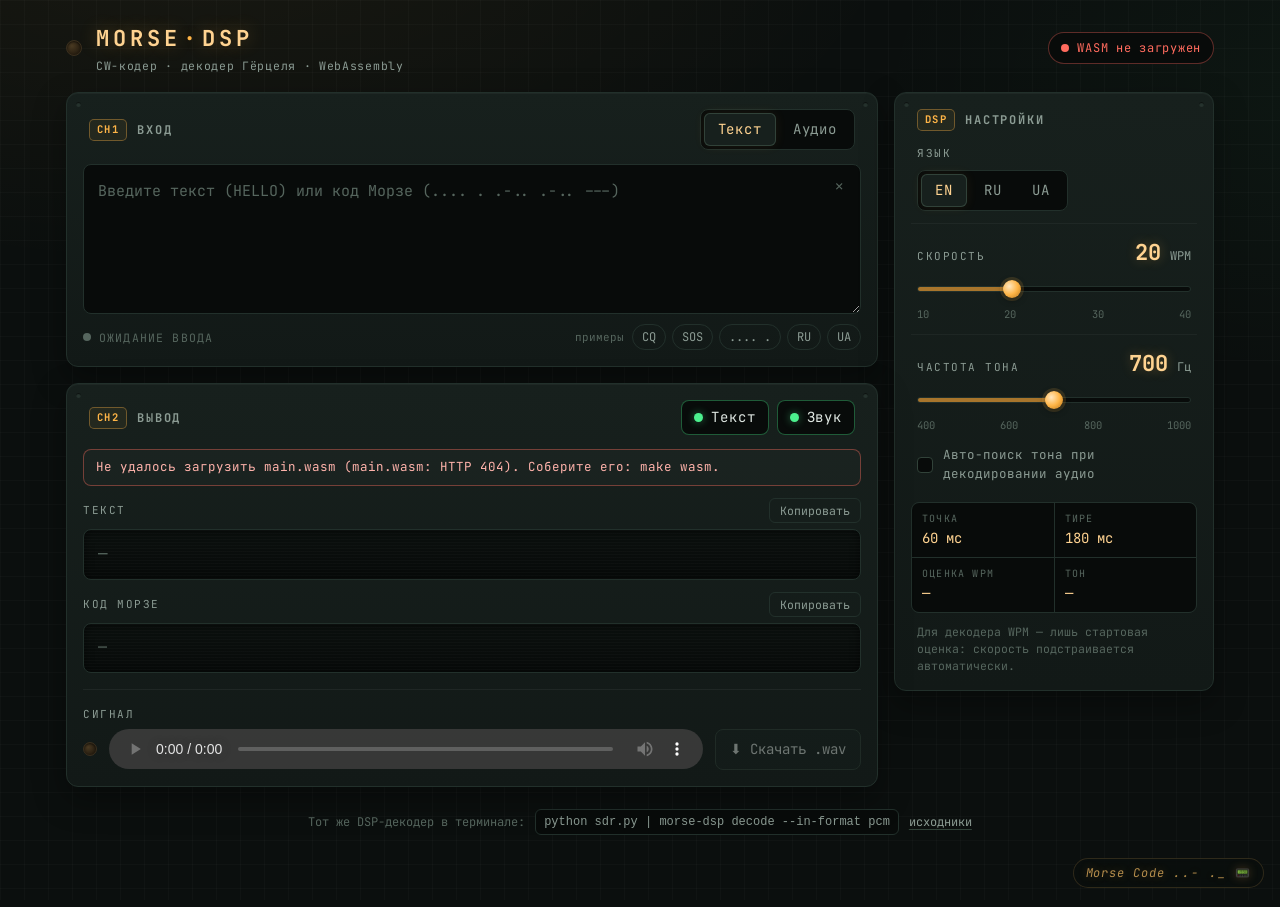
==== web/index.html @ 6948f617 "feat: Morse code encoder and streaming DSP decoder with CLI and WASM console - pkg/morse: EN/RU/UA a" ====
<!doctype html>
<html lang="ru">
<head>
  <meta charset="utf-8">
  <meta name="viewport" content="width=device-width, initial-scale=1, viewport-fit=cover">
  <title>morse-dsp · CW-консоль</title>
  <meta name="description" content="Кодировщик и потоковый DSP-декодер азбуки Морзе на Go + WebAssembly: текст ⇄ код Морзе ⇄ звук.">
  <meta name="theme-color" content="#0b0f0e">
  <meta name="color-scheme" content="dark">
  <link rel="icon" href="data:image/svg+xml,%3Csvg xmlns='http://www.w3.org/2000/svg' viewBox='0 0 32 32'%3E%3Crect width='32' height='32' rx='7' fill='%230f1513'/%3E%3Ccircle cx='8' cy='16' r='3' fill='%23ffb547'/%3E%3Crect x='14' y='13' width='12' height='6' rx='3' fill='%23ffb547'/%3E%3C/svg%3E">
  <link rel="preconnect" href="https://fonts.googleapis.com">
  <link rel="preconnect" href="https://fonts.gstatic.com" crossorigin>
  <link rel="stylesheet" href="https://fonts.googleapis.com/css2?family=JetBrains+Mono:wght@400;500;700&display=swap">
  <link rel="stylesheet" href="style.css">
</head>
<body>
  <div class="console">
    <header class="topbar">
      <div class="brand">
        <span class="lamp" id="brandLamp" aria-hidden="true"></span>
        <div>
          <h1>MORSE<span class="dot">·</span>DSP</h1>
          <p class="brand-sub">CW-кодер · декодер Гёрцеля · WebAssembly</p>
        </div>
      </div>
      <div class="status" id="wasmStatus" data-state="loading" role="status">
        <span class="status-led" aria-hidden="true"></span>
        <span class="status-text">WASM: загрузка…</span>
      </div>
    </header>

    <main class="grid">
      <!-- ============ INPUT ============ -->
      <section class="panel panel-input" aria-labelledby="inTitle">
        <div class="panel-head">
          <h2 id="inTitle"><span class="ch">CH1</span>Вход</h2>
          <div class="tabs" role="tablist" aria-label="Источник">
            <button type="button" role="tab" id="tabText" aria-controls="paneText" aria-selected="true">Текст</button>
            <button type="button" role="tab" id="tabAudio" aria-controls="paneAudio" aria-selected="false" tabindex="-1">Аудио</button>
          </div>
        </div>

        <div class="pane" id="paneText" role="tabpanel" aria-labelledby="tabText">
          <div class="textarea-wrap">
            <textarea id="textIn" spellcheck="false" autocomplete="off" maxlength="1000"
              aria-label="Текст или код Морзе"
              placeholder="Введите текст (HELLO) или код Морзе (.... . .-.. .-.. ---)"></textarea>
            <button type="button" class="icon-btn clear-btn" id="clearBtn" title="Очистить" aria-label="Очистить поле">✕</button>
          </div>
          <div class="pane-foot">
            <span class="detect" id="detectBadge" data-kind="empty"><span class="detect-led" aria-hidden="true"></span><span id="detectText">ожидание ввода</span></span>
            <div class="examples">
              <span class="examples-label">примеры</span>
              <button type="button" class="chip" data-example="CQ CQ DE MORSE DSP K">CQ</button>
              <button type="button" class="chip" data-example="... --- ...">SOS</button>
              <button type="button" class="chip" data-example=".... . .-.. .-.. --- / .-- --- .-. .-.. -..">.... .</button>
              <button type="button" class="chip" data-example="ПРИВЕТ, ЭФИР! 73">RU</button>
              <button type="button" class="chip" data-example="ПРИВІТ, ЕФІРЕ! 73">UA</button>
            </div>
          </div>
        </div>

        <div class="pane" id="paneAudio" role="tabpanel" aria-labelledby="tabAudio" hidden>
          <label class="dropzone" id="dropzone">
            <input type="file" id="fileIn" accept=".wav,audio/wav,audio/x-wav,audio/wave">
            <span class="dz-icon" aria-hidden="true">⇪</span>
            <span class="dz-main">Перетащите .wav сюда или <u>выберите файл</u></span>
            <span class="dz-sub">PCM 8/16/24/32 бит или float · моно/стерео · любая частота дискретизации</span>
          </label>

          <div class="testgen">
            <button type="button" class="btn btn-accent" id="genBtn">
              <span aria-hidden="true">⚡</span> Сгенерировать тестовый шумный сигнал
            </button>
            <label class="snr" for="snrIn">
              <span class="snr-label">SNR</span>
              <input type="range" id="snrIn" min="-5" max="30" step="1" value="10">
              <output id="snrOut" for="snrIn">10 дБ</output>
            </label>
          </div>
          <p class="hint" id="genHint">Фраза берётся из вкладки «Текст» (или стандартная), скорость и тон — из настроек DSP.</p>

          <div class="audio-in" id="audioInBox" hidden>
            <div class="audio-in-head">
              <span class="file-name" id="audioInName"></span>
              <span class="meta" id="audioInMeta"></span>
            </div>
            <div class="player-row">
              <span class="keylamp" id="inLamp" title="Ключ" aria-hidden="true"></span>
              <audio id="audioInPlayer" controls preload="metadata"></audio>
            </div>
            <div class="compare" id="compareLine" hidden></div>
          </div>
        </div>
      </section>

      <!-- ============ SETTINGS ============ -->
      <aside class="panel panel-settings" aria-labelledby="dspTitle">
        <div class="panel-head">
          <h2 id="dspTitle"><span class="ch">DSP</span>Настройки</h2>
        </div>

        <div class="field field-lang">
          <span class="label" id="langLabel">Язык</span>
          <div class="seg" role="radiogroup" aria-labelledby="langLabel">
            <button type="button" role="radio" data-lang="en" aria-checked="true">EN</button>
            <button type="button" role="radio" data-lang="ru" aria-checked="false">RU</button>
            <button type="button" role="radio" data-lang="ua" aria-checked="false">UA</button>
          </div>
        </div>

        <div class="field field-wpm">
          <div class="field-head">
            <label class="label" for="wpmIn">Скорость</label>
            <output class="readout" id="wpmOut" for="wpmIn"><b>20</b> WPM</output>
          </div>
          <input type="range" id="wpmIn" min="10" max="40" step="1" value="20">
          <div class="scale" aria-hidden="true"><span>10</span><span>20</span><span>30</span><span>40</span></div>
        </div>

        <div class="field field-freq">
          <div class="field-head">
            <label class="label" for="freqIn">Частота тона</label>
            <output class="readout" id="freqOut" for="freqIn"><b>700</b> Гц</output>
          </div>
          <input type="range" id="freqIn" min="400" max="1000" step="10" value="700">
          <div class="scale" aria-hidden="true"><span>400</span><span>600</span><span>800</span><span>1000</span></div>
          <label class="check">
            <input type="checkbox" id="autoFreqIn">
            <span class="check-box" aria-hidden="true"></span>
            <span>Авто-поиск тона при декодировании аудио</span>
          </label>
        </div>

        <dl class="meter" id="meter">
          <div><dt>Точка</dt><dd id="mDot">60 мс</dd></div>
          <div><dt>Тире</dt><dd id="mDash">180 мс</dd></div>
          <div><dt>Оценка WPM</dt><dd id="mWpm">—</dd></div>
          <div><dt>Тон</dt><dd id="mTone">—</dd></div>
        </dl>
        <p class="hint">Для декодера WPM — лишь стартовая оценка: скорость подстраивается автоматически.</p>
      </aside>

      <!-- ============ OUTPUT ============ -->
      <section class="panel panel-output" aria-labelledby="outTitle">
        <div class="panel-head">
          <h2 id="outTitle"><span class="ch">CH2</span>Вывод</h2>
          <div class="toggles" role="group" aria-label="Что выводить">
            <label class="toggle" id="toggleText">
              <input type="checkbox" id="outText" checked>
              <span class="toggle-led" aria-hidden="true"></span>Текст
            </label>
            <label class="toggle" id="toggleAudio">
              <input type="checkbox" id="outAudio" checked>
              <span class="toggle-led" aria-hidden="true"></span>Звук
            </label>
          </div>
        </div>
        <p class="toggle-hint" id="toggleHint" aria-live="polite"></p>

        <div class="notices" id="notices" aria-live="polite"></div>

        <div class="out-block" id="textBlock">
          <div class="lcd-field">
            <div class="lcd-head">
              <span class="lcd-title">Текст</span>
              <button type="button" class="copy" data-copy="plainOut">Копировать</button>
            </div>
            <div class="lcd lcd-text" id="plainOut" data-placeholder="—"></div>
          </div>
          <div class="lcd-field">
            <div class="lcd-head">
              <span class="lcd-title">Код Морзе</span>
              <button type="button" class="copy" data-copy="morseOut">Копировать</button>
            </div>
            <div class="lcd lcd-morse" id="morseOut" data-placeholder="—"></div>
          </div>
          <canvas class="tape" id="tape" hidden aria-label="Лента: точки и тире" role="img"></canvas>
        </div>

        <div class="out-block" id="audioBlock">
          <div class="lcd-head">
            <span class="lcd-title" id="audioLabel">Сигнал</span>
            <span class="meta" id="audioMeta"></span>
          </div>
          <div class="player-row">
            <span class="keylamp" id="outLamp" title="Ключ" aria-hidden="true"></span>
            <audio id="audioOut" controls preload="auto"></audio>
            <a class="btn" id="downloadBtn" download="morse.wav" aria-disabled="true">⬇ Скачать .wav</a>
          </div>
        </div>
      </section>
    </main>

    <footer class="foot">
      <span>Тот же DSP-декодер в терминале:</span>
      <code><span>python sdr.py |</span> <span>morse-dsp decode --in-format pcm</span></code>
      <a href="https://github.com/Super-Morse/morse-dsp" rel="noopener">исходники</a>
    </footer>
  </div>

  <p class="signature"><em>Morse Code <span class="sig-code">..- ._</span></em> 📟</p>

  <script src="wasm_exec.js"></script>
  <script src="app.js"></script>
</body>
</html>
---- web/style.css ----
/* morse-dsp — ham-radio console theme: dark panels, amber displays, green LEDs. */

:root {
  --bg: #0b0f0e;
  --bg-hi: #101614;
  --panel: #121917;
  --panel-hi: #17201d;
  --inset: #080b0a;
  --line: #22302b;
  --line-hi: #314239;
  --text: #dde5e0;
  --muted: #8b9b93;
  --faint: #56665e;

  --amber: #ffb547;
  --amber-hi: #ffd391;
  --amber-dim: #a8752c;
  --amber-glow: rgba(255, 181, 71, 0.30);
  --green: #4cf08e;
  --green-glow: rgba(76, 240, 142, 0.45);
  --red: #ff6b5e;
  --signature: #d4a457;

  --radius: 12px;
  --radius-sm: 8px;
  --mono: "JetBrains Mono", ui-monospace, "SFMono-Regular", Menlo, Consolas, "Liberation Mono", monospace;
  color-scheme: dark;
}

* { box-sizing: border-box; }

html { -webkit-text-size-adjust: 100%; }

body {
  margin: 0;
  min-height: 100vh;
  min-height: 100dvh;
  position: relative; /* anchors the signature on small screens */
  font: 14px/1.5 var(--mono);
  color: var(--text);
  background-color: var(--bg);
  background-image:
    radial-gradient(1200px 600px at 15% -10%, rgba(255, 181, 71, 0.06), transparent 60%),
    radial-gradient(900px 500px at 110% 10%, rgba(76, 240, 142, 0.04), transparent 60%),
    linear-gradient(rgba(255, 255, 255, 0.018) 1px, transparent 1px),
    linear-gradient(90deg, rgba(255, 255, 255, 0.018) 1px, transparent 1px);
  background-size: auto, auto, 24px 24px, 24px 24px;
  background-attachment: fixed;
}

button, input, textarea { font: inherit; color: inherit; }
button { cursor: pointer; }
:focus-visible { outline: 2px solid var(--amber); outline-offset: 2px; }
[hidden] { display: none !important; }

.console {
  max-width: 1180px; margin: 0 auto;
  /* safe-area insets keep content clear of notches and rounded corners (landscape phones) */
  padding: 22px max(16px, env(safe-area-inset-right)) calc(72px + env(safe-area-inset-bottom)) max(16px, env(safe-area-inset-left));
}

/* ---------- top bar ---------- */
.topbar {
  display: flex; align-items: center; justify-content: space-between; gap: 16px;
  margin-bottom: 18px; flex-wrap: wrap;
}
.brand { display: flex; align-items: center; gap: 14px; }
.brand h1 {
  margin: 0; font-size: 22px; font-weight: 700; letter-spacing: 0.18em; color: var(--amber-hi);
  text-shadow: 0 0 18px var(--amber-glow);
}
.brand h1 .dot { color: var(--amber); padding: 0 0.1em; }
.brand-sub { margin: 2px 0 0; font-size: 11.5px; color: var(--muted); letter-spacing: 0.06em; }

.lamp, .keylamp {
  flex: none; width: 14px; height: 14px; border-radius: 50%;
  background: radial-gradient(circle at 35% 35%, #4a3a22, #261d10 70%);
  border: 1px solid #3a2f1e;
  box-shadow: inset 0 1px 2px rgba(0, 0, 0, 0.6);
  transition: background 0.04s, box-shadow 0.04s;
}
.lamp.on, .keylamp.on {
  background: radial-gradient(circle at 35% 35%, #fff1d2, var(--amber) 45%, #c47a12);
  box-shadow: 0 0 14px 3px var(--amber-glow), 0 0 4px var(--amber);
}
.lamp { width: 16px; height: 16px; }

.status {
  display: inline-flex; align-items: center; gap: 8px;
  padding: 6px 12px; border-radius: 999px; font-size: 12px; letter-spacing: 0.06em;
  background: var(--inset); border: 1px solid var(--line); color: var(--muted);
}
.status-led { width: 8px; height: 8px; border-radius: 50%; background: var(--amber); }
.status[data-state="loading"] .status-led { animation: blink 0.9s steps(2, start) infinite; }
.status[data-state="ready"] { color: var(--text); }
.status[data-state="ready"] .status-led { background: var(--green); box-shadow: 0 0 8px var(--green-glow); }
.status[data-state="error"] { color: var(--red); border-color: rgba(255, 107, 94, 0.35); }
.status[data-state="error"] .status-led { background: var(--red); }
@keyframes blink { to { visibility: hidden; } }

/* ---------- layout ---------- */
.grid {
  display: grid;
  grid-template-columns: minmax(0, 1fr) 320px;
  grid-template-areas: "input settings" "output settings";
  gap: 16px;
  align-items: start;
}
.panel-input { grid-area: input; }
.panel-settings { grid-area: settings; }
.panel-output { grid-area: output; }
/* the settings follow the scroll only when they fit on screen */
@media (min-width: 1000px) and (min-height: 760px) {
  .panel.panel-settings { position: sticky; top: 16px; } /* .panel.x beats .panel's position: relative */
}

.panel {
  position: relative;
  min-width: 0;
  padding: 16px;
  border-radius: var(--radius);
  background: linear-gradient(180deg, var(--panel-hi), var(--panel));
  border: 1px solid var(--line);
  box-shadow: inset 0 1px 0 rgba(255, 255, 255, 0.035), 0 12px 32px rgba(0, 0, 0, 0.35);
}
/* panel screws */
.panel::before, .panel::after {
  content: ""; position: absolute; top: 9px; width: 5px; height: 5px; border-radius: 50%;
  background: #26332e; box-shadow: inset 0 1px 1px rgba(0, 0, 0, 0.7);
}
.panel::before { left: 9px; }
.panel::after { right: 9px; }

.panel-head {
  display: flex; align-items: center; justify-content: space-between; gap: 12px; flex-wrap: wrap;
  margin: 0 0 14px; padding: 0 6px;
}
.panel-head h2 {
  display: flex; align-items: center; gap: 10px; margin: 0;
  font-size: 12px; font-weight: 700; letter-spacing: 0.16em; text-transform: uppercase; color: var(--muted);
}
.ch {
  padding: 2px 7px; border-radius: 5px; font-size: 10.5px; letter-spacing: 0.12em;
  color: var(--amber); border: 1px solid rgba(255, 181, 71, 0.35); background: rgba(255, 181, 71, 0.06);
}

/* ---------- tabs ---------- */
.tabs, .seg {
  display: inline-flex; padding: 3px; gap: 3px; border-radius: var(--radius-sm);
  background: var(--inset); border: 1px solid var(--line);
}
.tabs button, .seg button {
  border: 0; border-radius: 6px; padding: 6px 14px; background: transparent;
  color: var(--muted); letter-spacing: 0.06em; transition: color 0.15s, background 0.15s;
}
.tabs button[aria-selected="true"], .seg button[aria-checked="true"] {
  color: var(--amber-hi); background: var(--panel-hi);
  box-shadow: inset 0 0 0 1px var(--line-hi), 0 0 12px rgba(255, 181, 71, 0.08);
}

/* ---------- text input ---------- */
.textarea-wrap { position: relative; }
textarea {
  display: block; width: 100%; min-height: 150px; resize: vertical;
  padding: 14px 40px 14px 14px; border-radius: var(--radius-sm);
  background: var(--inset); border: 1px solid var(--line);
  font-size: 15px; line-height: 1.6; color: var(--text); caret-color: var(--amber);
  transition: border-color 0.15s, box-shadow 0.15s;
}
textarea::placeholder { color: var(--faint); }
textarea:focus { outline: none; border-color: var(--amber-dim); box-shadow: 0 0 0 3px rgba(255, 181, 71, 0.10); }

.icon-btn {
  border: 1px solid transparent; background: transparent; color: var(--faint);
  width: 28px; height: 28px; border-radius: 6px; line-height: 1;
}
.clear-btn { position: absolute; top: 8px; right: 8px; }

.pane-foot {
  display: flex; align-items: center; justify-content: space-between; gap: 10px; flex-wrap: wrap;
  margin-top: 10px;
}
.detect {
  display: inline-flex; align-items: center; gap: 8px; font-size: 11.5px; letter-spacing: 0.1em;
  text-transform: uppercase; color: var(--faint);
}
.detect-led { width: 8px; height: 8px; border-radius: 50%; background: var(--faint); }
.detect[data-kind="text"] { color: var(--amber); }
.detect[data-kind="text"] .detect-led { background: var(--amber); box-shadow: 0 0 8px var(--amber-glow); }
.detect[data-kind="morse"] { color: var(--green); }
.detect[data-kind="morse"] .detect-led { background: var(--green); box-shadow: 0 0 8px var(--green-glow); }

.examples { display: flex; align-items: center; gap: 6px; flex-wrap: wrap; }
.examples-label { font-size: 11px; color: var(--faint); margin-right: 2px; }
.chip {
  padding: 3px 9px; border-radius: 999px; font-size: 12px;
  border: 1px solid var(--line); background: transparent; color: var(--muted);
}

/* ---------- audio input ---------- */
.dropzone {
  display: flex; flex-direction: column; align-items: center; justify-content: center; gap: 4px;
  min-height: 132px; padding: 18px; text-align: center; cursor: pointer;
  border-radius: var(--radius-sm); border: 1.5px dashed var(--line-hi); background: var(--inset);
  transition: border-color 0.15s, background 0.15s;
}
.dropzone.drag { border-color: var(--amber); background: rgba(255, 181, 71, 0.04); }
.dropzone:focus-within { border-color: var(--amber); }
.dropzone input { position: absolute; width: 1px; height: 1px; opacity: 0; }
.dz-icon { font-size: 22px; color: var(--amber); }
.dz-main { color: var(--text); }
.dz-main u { text-decoration-color: var(--amber-dim); text-underline-offset: 3px; }
.dz-sub { font-size: 11.5px; color: var(--faint); }

.testgen { display: flex; align-items: center; gap: 14px; flex-wrap: wrap; margin-top: 14px; }
.testgen .btn { flex: 1 1 260px; max-width: 100%; white-space: normal; text-align: center; }
.snr { display: flex; align-items: center; gap: 10px; flex: 1 1 200px; min-width: 0; }
.snr-label { font-size: 11px; letter-spacing: 0.12em; color: var(--muted); }
.snr input { flex: 1; min-width: 80px; }
.snr output { min-width: 52px; text-align: right; color: var(--amber-hi); }

.audio-in {
  margin-top: 14px; padding: 12px; border-radius: var(--radius-sm);
  border: 1px solid var(--line); background: rgba(0, 0, 0, 0.18);
}
.audio-in-head { display: flex; justify-content: space-between; gap: 10px; flex-wrap: wrap; margin-bottom: 8px; }
.file-name { color: var(--text); overflow-wrap: anywhere; }
.compare { margin-top: 10px; font-size: 12.5px; color: var(--muted); overflow-wrap: anywhere; }
.compare .ok { color: var(--green); }
.compare .bad { color: var(--red); }

/* ---------- buttons ---------- */
.btn {
  display: inline-flex; align-items: center; justify-content: center; gap: 8px;
  padding: 9px 14px; border-radius: var(--radius-sm); white-space: nowrap;
  border: 1px solid var(--line-hi); background: var(--panel-hi); color: var(--text);
  text-decoration: none; transition: border-color 0.15s, color 0.15s, box-shadow 0.15s;
}
.btn[aria-disabled="true"] { opacity: 0.45; pointer-events: none; }
.btn-accent {
  color: var(--amber-hi); border-color: rgba(255, 181, 71, 0.5);
  background: linear-gradient(180deg, rgba(255, 181, 71, 0.14), rgba(255, 181, 71, 0.05));
}
.btn:disabled { opacity: 0.5; cursor: not-allowed; }

/* ---------- settings ---------- */
.field { padding: 12px 6px; border-top: 1px solid rgba(255, 255, 255, 0.04); }
.panel-settings .panel-head + .field { border-top: 0; padding-top: 0; }
.field-head { display: flex; align-items: baseline; justify-content: space-between; gap: 8px; }
.label { display: block; font-size: 11px; letter-spacing: 0.14em; text-transform: uppercase; color: var(--muted); margin-bottom: 8px; }
.field-head .label { margin-bottom: 0; }
.readout { color: var(--muted); font-size: 12px; }
.readout b { font-size: 22px; font-weight: 700; color: var(--amber-hi); text-shadow: 0 0 12px var(--amber-glow); margin-right: 2px; }
.scale { display: flex; justify-content: space-between; font-size: 10.5px; color: var(--faint); margin-top: -2px; }

.check { display: flex; align-items: center; gap: 10px; margin-top: 12px; font-size: 12.5px; color: var(--muted); cursor: pointer; }
.check input { position: absolute; opacity: 0; width: 1px; height: 1px; }
.check-box {
  flex: none; width: 16px; height: 16px; border-radius: 4px;
  border: 1px solid var(--line-hi); background: var(--inset); position: relative;
}
.check input:checked + .check-box { border-color: var(--amber); background: rgba(255, 181, 71, 0.15); }
.check input:checked + .check-box::after {
  content: ""; position: absolute; left: 4px; top: 1px; width: 5px; height: 9px;
  border: solid var(--amber); border-width: 0 2px 2px 0; transform: rotate(45deg);
}
.check input:focus-visible + .check-box { outline: 2px solid var(--amber); outline-offset: 2px; }

/* range */
input[type="range"] {
  --fill: 50%;
  -webkit-appearance: none; appearance: none;
  width: 100%; height: 28px; margin: 6px 0 4px; background: transparent;
}
input[type="range"]::-webkit-slider-runnable-track {
  height: 6px; border-radius: 3px; border: 1px solid var(--line);
  background: linear-gradient(90deg, var(--amber-dim) var(--fill), var(--inset) var(--fill));
}
input[type="range"]::-webkit-slider-thumb {
  -webkit-appearance: none; appearance: none;
  width: 18px; height: 18px; margin-top: -7px; border-radius: 50%; border: 0;
  background: radial-gradient(circle at 35% 35%, #ffe7bf, var(--amber) 50%, #b8741a);
  box-shadow: 0 0 0 3px rgba(255, 181, 71, 0.14), 0 2px 6px rgba(0, 0, 0, 0.5);
}
input[type="range"]::-moz-range-track { height: 6px; border-radius: 3px; border: 1px solid var(--line); background: var(--inset); }
input[type="range"]::-moz-range-progress { height: 6px; border-radius: 3px; background: var(--amber-dim); }
input[type="range"]::-moz-range-thumb {
  width: 18px; height: 18px; border-radius: 50%; border: 0;
  background: radial-gradient(circle at 35% 35%, #ffe7bf, var(--amber) 50%, #b8741a);
  box-shadow: 0 0 0 3px rgba(255, 181, 71, 0.14), 0 2px 6px rgba(0, 0, 0, 0.5);
}
input[type="range"]:focus-visible { outline: none; }
input[type="range"]:focus-visible::-webkit-slider-thumb { box-shadow: 0 0 0 3px var(--amber), 0 2px 6px rgba(0, 0, 0, 0.5); }
input[type="range"]:focus-visible::-moz-range-thumb { box-shadow: 0 0 0 3px var(--amber), 0 2px 6px rgba(0, 0, 0, 0.5); }

.meter {
  display: grid; grid-template-columns: 1fr 1fr; gap: 1px; margin: 6px 0 0;
  border-radius: var(--radius-sm); overflow: hidden; border: 1px solid var(--line); background: var(--line);
}
.meter div { padding: 8px 10px; background: var(--inset); }
.meter dt { font-size: 10px; letter-spacing: 0.12em; text-transform: uppercase; color: var(--faint); }
.meter dd { margin: 2px 0 0; color: var(--amber-hi); font-size: 14px; }

.hint { margin: 10px 6px 0; font-size: 11.5px; color: var(--faint); }
.pane .hint { margin-left: 0; margin-right: 0; }

/* ---------- output ---------- */
.toggles { display: inline-flex; gap: 8px; }
.toggle {
  display: inline-flex; align-items: center; gap: 8px; padding: 6px 12px; border-radius: var(--radius-sm);
  border: 1px solid var(--line-hi); background: var(--inset); color: var(--muted);
  cursor: pointer; user-select: none; letter-spacing: 0.06em; transition: border-color 0.15s, color 0.15s;
}
.toggle input { position: absolute; opacity: 0; width: 1px; height: 1px; }
.toggle-led { width: 9px; height: 9px; border-radius: 50%; background: #1d2925; box-shadow: inset 0 1px 2px rgba(0, 0, 0, 0.7); }
.toggle:has(input:checked) { color: var(--text); border-color: rgba(76, 240, 142, 0.35); }
.toggle:has(input:checked) .toggle-led { background: var(--green); box-shadow: 0 0 8px var(--green-glow); }
.toggle:has(input:focus-visible) { outline: 2px solid var(--amber); outline-offset: 2px; }
.toggle.flash { animation: flash 0.7s ease-out; }
@keyframes flash {
  0% { box-shadow: 0 0 0 0 rgba(76, 240, 142, 0.6); }
  100% { box-shadow: 0 0 0 10px rgba(76, 240, 142, 0); }
}
.toggle-hint { min-height: 0; margin: -6px 6px 8px; font-size: 11.5px; color: var(--green); text-align: right; transition: opacity 0.3s; }
.toggle-hint:empty { margin: 0; }

.notices { display: grid; gap: 8px; }
.notices:not(:empty) { margin-bottom: 12px; }
.notice {
  padding: 8px 12px; border-radius: var(--radius-sm); font-size: 12.5px; overflow-wrap: anywhere;
  border: 1px solid var(--line-hi); background: rgba(255, 255, 255, 0.02); color: var(--muted);
}
.notice.warn { border-color: rgba(255, 181, 71, 0.35); color: var(--amber-hi); }
.notice.error { border-color: rgba(255, 107, 94, 0.4); color: #ffb3ab; }

.out-block + .out-block { margin-top: 16px; padding-top: 16px; border-top: 1px solid rgba(255, 255, 255, 0.05); }
.lcd-field + .lcd-field { margin-top: 12px; }
.lcd-head { display: flex; align-items: center; justify-content: space-between; gap: 10px; margin-bottom: 6px; flex-wrap: wrap; }
.lcd-title { font-size: 11px; letter-spacing: 0.14em; text-transform: uppercase; color: var(--muted); }
.meta { font-size: 11.5px; color: var(--faint); }

.copy {
  padding: 3px 10px; border-radius: 6px; font-size: 11.5px;
  border: 1px solid var(--line); background: transparent; color: var(--muted);
}
.copy.done { color: var(--green); border-color: rgba(76, 240, 142, 0.4); }

.lcd {
  position: relative; min-height: 50px; max-height: 260px; overflow: auto;
  padding: 12px 14px; border-radius: var(--radius-sm);
  background: linear-gradient(180deg, #0b100e, #070a09);
  border: 1px solid var(--line);
  box-shadow: inset 0 2px 10px rgba(0, 0, 0, 0.55);
  color: var(--amber-hi); text-shadow: 0 0 10px var(--amber-glow);
  font-size: 16px; line-height: 1.55; white-space: pre-wrap; overflow-wrap: anywhere;
}
.lcd::after { /* faint scanlines */
  content: ""; position: absolute; inset: 0; pointer-events: none; border-radius: inherit;
  background: repeating-linear-gradient(180deg, rgba(255, 255, 255, 0.018) 0 1px, transparent 1px 3px);
}
.lcd:empty::before { content: attr(data-placeholder); color: var(--faint); text-shadow: none; }
.lcd-morse { color: var(--amber); letter-spacing: 0.08em; font-size: 15px; }

.tape {
  display: block; width: 100%; margin-top: 12px; border-radius: var(--radius-sm);
  background: #070a09; border: 1px solid var(--line);
}

.player-row { display: flex; align-items: center; gap: 12px; flex-wrap: wrap; }
.player-row audio { flex: 1 1 200px; min-width: 0; height: 40px; }

/* ---------- footer & signature ---------- */
.foot {
  display: flex; align-items: center; justify-content: center; gap: 10px; flex-wrap: wrap;
  margin-top: 22px; font-size: 12px; color: var(--faint); text-align: center;
}
.foot code {
  max-width: 100%; padding: 3px 8px; border-radius: 6px; background: var(--inset); border: 1px solid var(--line);
  color: var(--muted);
}
.foot code span { white-space: nowrap; } /* narrow screens wrap only after the pipe */
.foot a { color: var(--muted); text-decoration-color: var(--line-hi); text-underline-offset: 3px; }

.signature {
  position: fixed; right: 16px; bottom: 12px; z-index: 20;
  padding: 5px 12px; border-radius: 999px;
  font-size: 12px; letter-spacing: 0.08em; white-space: nowrap;
  color: var(--signature);
  text-shadow: 0 0 10px rgba(255, 181, 71, 0.28);
  background: rgba(11, 15, 14, 0.78);
  border: 1px solid rgba(212, 164, 87, 0.22);
  -webkit-backdrop-filter: blur(6px); backdrop-filter: blur(6px);
  opacity: 0.85; transition: opacity 0.2s, color 0.2s;
  margin: 0;
}
.signature .sig-code { letter-spacing: 2px; }

/* ---------- hover only where a mouse can hover (no sticky hover on touch) ---------- */
@media (hover: hover) {
  .tabs button:hover, .seg button:hover { color: var(--text); }
  .icon-btn:hover { color: var(--text); border-color: var(--line-hi); }
  .chip:hover { color: var(--amber-hi); border-color: var(--amber-dim); }
  .dropzone:hover { border-color: var(--amber); background: rgba(255, 181, 71, 0.04); }
  .btn:hover { border-color: var(--amber-dim); color: var(--amber-hi); }
  .btn-accent:hover { box-shadow: 0 0 18px rgba(255, 181, 71, 0.18); color: #fff3df; }
  .copy:hover { color: var(--amber-hi); border-color: var(--amber-dim); }
  .foot a:hover { color: var(--amber-hi); }
  .signature:hover { opacity: 1; color: var(--amber-hi); }
}

/* ---------- responsive ---------- */

/* Tablets and phones in landscape: one column; the settings become a
   horizontal rack (language | speed | tone) between input and output. */
@media (max-width: 999px) {
  .grid { grid-template-columns: minmax(0, 1fr); grid-template-areas: "input" "settings" "output"; gap: 14px; }
  .panel.panel-settings {
    display: grid;
    grid-template-columns: minmax(0, 0.75fr) minmax(0, 1fr) minmax(0, 1fr);
    grid-template-areas: "head head head" "lang wpm freq" "meter meter meter" "hint hint hint";
    column-gap: 22px;
  }
  .panel-settings > .panel-head { grid-area: head; }
  .panel-settings > .field-lang { grid-area: lang; }
  .panel-settings > .field-wpm { grid-area: wpm; }
  .panel-settings > .field-freq { grid-area: freq; }
  .panel-settings > .meter { grid-area: meter; grid-template-columns: repeat(4, minmax(0, 1fr)); margin-top: 4px; }
  .panel-settings > .hint { grid-area: hint; }
  .panel-settings .field { border-top: 0; padding: 0 0 10px; }
  .signature { position: absolute; } /* sits in the page's corner, never over content */
}

/* Phones in portrait: everything stacks, comfortable spacing for thumbs. */
@media (max-width: 599px) {
  .console { padding-top: 14px; }
  .topbar { margin-bottom: 14px; gap: 10px; }
  .brand h1 { font-size: 19px; letter-spacing: 0.14em; }
  .panel { padding: 14px 12px; }
  .panel-head { padding: 0 2px; margin-bottom: 12px; }
  .panel.panel-settings { display: block; }
  .panel-settings .field { padding: 12px 2px; border-top: 1px solid rgba(255, 255, 255, 0.04); }
  .panel-settings .panel-head + .field { border-top: 0; padding-top: 0; }
  .panel-settings > .meter { grid-template-columns: 1fr 1fr; }
  textarea { min-height: 120px; }
  .pane-foot { flex-direction: column; align-items: flex-start; }
  .testgen .btn, .player-row .btn { width: 100%; white-space: normal; }
  .snr { flex-basis: 100%; }
  .lcd { font-size: 15px; padding: 10px 12px; }
  .foot { gap: 8px; }
  .signature { right: max(10px, env(safe-area-inset-right)); bottom: calc(12px + env(safe-area-inset-bottom)); padding: 4px 10px; font-size: 11px; }
}

/* Very narrow phones (320–359 px). */
@media (max-width: 359px) {
  .brand-sub, .examples-label { display: none; }
  .tabs button, .seg button { padding: 6px 10px; }
  .toggle { padding: 6px 9px; }
  .panel-head h2 { letter-spacing: 0.1em; }
}

/* Phones in landscape: plenty of width, very little height. Input and
   output sit side by side, so the result is visible while typing; the
   settings rack spans the full width below. */
@media (orientation: landscape) and (max-height: 500px) and (min-width: 600px) {
  .grid { grid-template-columns: minmax(0, 1fr) minmax(0, 1fr); grid-template-areas: "input output" "settings settings"; }
  .panel-output .lcd-field + .lcd-field { margin-top: 8px; }
}
@media (orientation: landscape) and (max-height: 500px) {
  .console { padding-top: 12px; }
  .topbar { margin-bottom: 12px; }
  .brand-sub { display: none; }
  .brand h1 { font-size: 18px; }
  .lamp { width: 13px; height: 13px; }
  textarea { min-height: 84px; }
  .dropzone { min-height: 84px; padding: 12px; }
  .lcd { max-height: 140px; }
  .signature { position: absolute; }
}

/* Touch screens: larger targets, and 16 px text so iOS does not zoom on focus. */
@media (pointer: coarse) {
  textarea { font-size: 16px; }
  .tabs button, .seg button { min-height: 38px; }
  .toggle { min-height: 40px; }
  .chip { padding: 6px 12px; }
  .copy { padding: 6px 12px; }
  .btn { min-height: 44px; }
  .icon-btn { width: 36px; height: 36px; }
  input[type="range"] { height: 36px; }
  input[type="range"]::-webkit-slider-thumb { width: 24px; height: 24px; margin-top: -10px; }
  input[type="range"]::-moz-range-thumb { width: 24px; height: 24px; }
}

@media (prefers-reduced-motion: reduce) {
  *, *::before, *::after { animation: none !important; transition: none !important; }
}
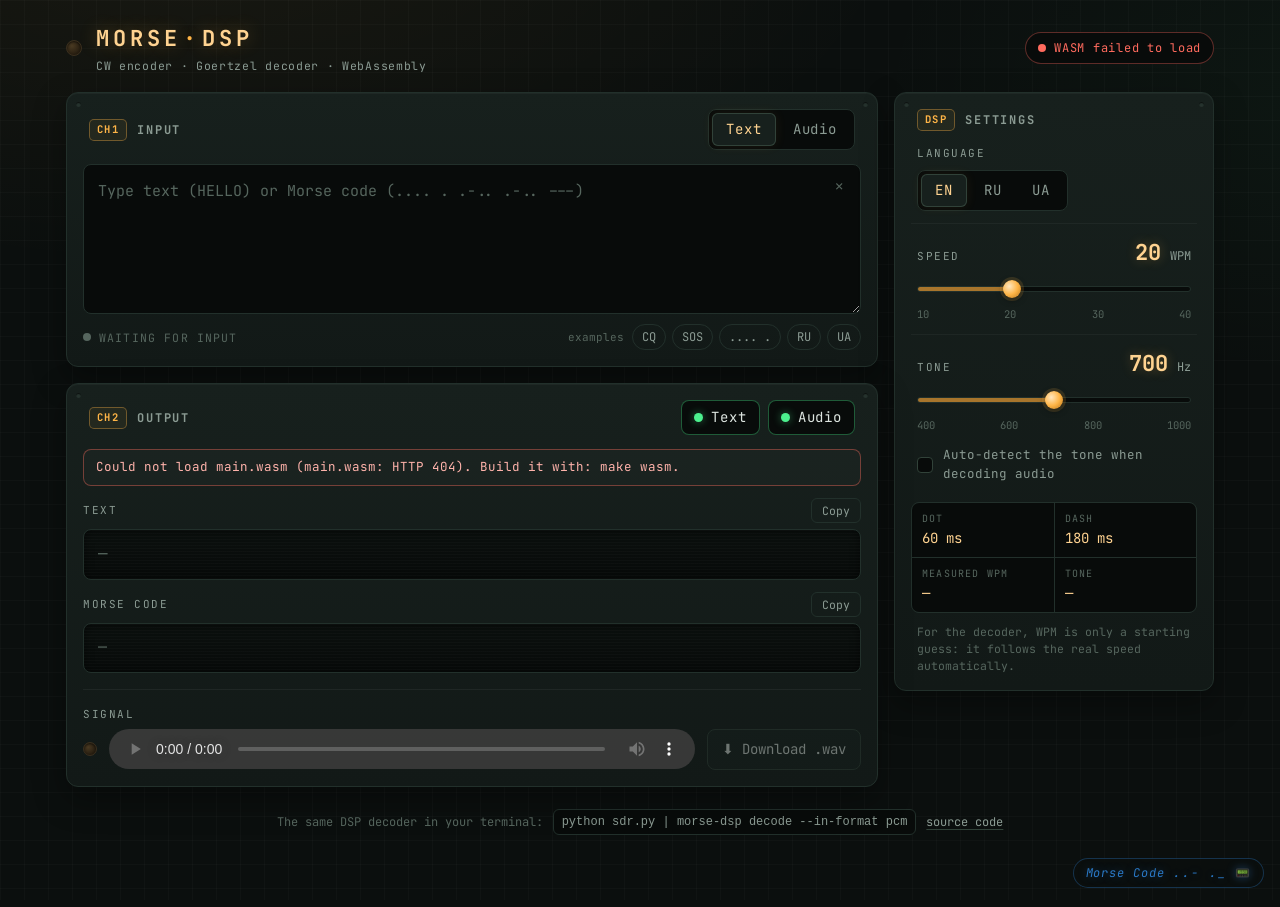
==== commit f86d31dc: "fix(web): English interface, French-blue signature, SonarCloud findings - Interface and WASM message" ====
--- a/web/index.html
+++ b/web/index.html
@@ -1,10 +1,10 @@
 <!doctype html>
-<html lang="ru">
+<html lang="en">
 <head>
   <meta charset="utf-8">
   <meta name="viewport" content="width=device-width, initial-scale=1, viewport-fit=cover">
-  <title>morse-dsp · CW-консоль</title>
-  <meta name="description" content="Кодировщик и потоковый DSP-декодер азбуки Морзе на Go + WebAssembly: текст ⇄ код Морзе ⇄ звук.">
+  <title>morse-dsp · CW console</title>
+  <meta name="description" content="Morse code (CW) encoder and streaming DSP decoder in Go and WebAssembly: text ⇄ Morse ⇄ audio, in English, Russian and Ukrainian.">
   <meta name="theme-color" content="#0b0f0e">
   <meta name="color-scheme" content="dark">
   <link rel="icon" href="data:image/svg+xml,%3Csvg xmlns='http://www.w3.org/2000/svg' viewBox='0 0 32 32'%3E%3Crect width='32' height='32' rx='7' fill='%230f1513'/%3E%3Ccircle cx='8' cy='16' r='3' fill='%23ffb547'/%3E%3Crect x='14' y='13' width='12' height='6' rx='3' fill='%23ffb547'/%3E%3C/svg%3E">
@@ -20,12 +20,12 @@
         <span class="lamp" id="brandLamp" aria-hidden="true"></span>
         <div>
           <h1>MORSE<span class="dot">·</span>DSP</h1>
-          <p class="brand-sub">CW-кодер · декодер Гёрцеля · WebAssembly</p>
+          <p class="brand-sub">CW encoder · Goertzel decoder · WebAssembly</p>
         </div>
       </div>
       <div class="status" id="wasmStatus" data-state="loading" role="status">
         <span class="status-led" aria-hidden="true"></span>
-        <span class="status-text">WASM: загрузка…</span>
+        <span class="status-text">WASM: loading…</span>
       </div>
     </header>
 
@@ -33,24 +33,24 @@
       <!-- ============ INPUT ============ -->
       <section class="panel panel-input" aria-labelledby="inTitle">
         <div class="panel-head">
-          <h2 id="inTitle"><span class="ch">CH1</span>Вход</h2>
-          <div class="tabs" role="tablist" aria-label="Источник">
-            <button type="button" role="tab" id="tabText" aria-controls="paneText" aria-selected="true">Текст</button>
-            <button type="button" role="tab" id="tabAudio" aria-controls="paneAudio" aria-selected="false" tabindex="-1">Аудио</button>
+          <h2 id="inTitle"><span class="ch">CH1</span>Input</h2>
+          <div class="tabs" role="tablist" aria-label="Source">
+            <button type="button" role="tab" id="tabText" aria-controls="paneText" aria-selected="true">Text</button>
+            <button type="button" role="tab" id="tabAudio" aria-controls="paneAudio" aria-selected="false" tabindex="-1">Audio</button>
           </div>
         </div>
 
         <div class="pane" id="paneText" role="tabpanel" aria-labelledby="tabText">
           <div class="textarea-wrap">
             <textarea id="textIn" spellcheck="false" autocomplete="off" maxlength="1000"
-              aria-label="Текст или код Морзе"
-              placeholder="Введите текст (HELLO) или код Морзе (.... . .-.. .-.. ---)"></textarea>
-            <button type="button" class="icon-btn clear-btn" id="clearBtn" title="Очистить" aria-label="Очистить поле">✕</button>
+              aria-label="Text or Morse code"
+              placeholder="Type text (HELLO) or Morse code (.... . .-.. .-.. ---)"></textarea>
+            <button type="button" class="icon-btn clear-btn" id="clearBtn" title="Clear" aria-label="Clear the field">✕</button>
           </div>
           <div class="pane-foot">
-            <span class="detect" id="detectBadge" data-kind="empty"><span class="detect-led" aria-hidden="true"></span><span id="detectText">ожидание ввода</span></span>
+            <span class="detect" id="detectBadge" data-kind="empty"><span class="detect-led" aria-hidden="true"></span><span id="detectText">waiting for input</span></span>
             <div class="examples">
-              <span class="examples-label">примеры</span>
+              <span class="examples-label">examples</span>
               <button type="button" class="chip" data-example="CQ CQ DE MORSE DSP K">CQ</button>
               <button type="button" class="chip" data-example="... --- ...">SOS</button>
               <button type="button" class="chip" data-example=".... . .-.. .-.. --- / .-- --- .-. .-.. -..">.... .</button>
@@ -64,21 +64,21 @@
           <label class="dropzone" id="dropzone">
             <input type="file" id="fileIn" accept=".wav,audio/wav,audio/x-wav,audio/wave">
             <span class="dz-icon" aria-hidden="true">⇪</span>
-            <span class="dz-main">Перетащите .wav сюда или <u>выберите файл</u></span>
-            <span class="dz-sub">PCM 8/16/24/32 бит или float · моно/стерео · любая частота дискретизации</span>
+            <span class="dz-main">Drop a .wav here or <u>choose a file</u></span>
+            <span class="dz-sub">PCM 8/16/24/32-bit or float · mono or stereo · any sample rate</span>
           </label>
 
           <div class="testgen">
             <button type="button" class="btn btn-accent" id="genBtn">
-              <span aria-hidden="true">⚡</span> Сгенерировать тестовый шумный сигнал
+              <span aria-hidden="true">⚡</span> Generate noisy test signal
             </button>
             <label class="snr" for="snrIn">
               <span class="snr-label">SNR</span>
               <input type="range" id="snrIn" min="-5" max="30" step="1" value="10">
-              <output id="snrOut" for="snrIn">10 дБ</output>
+              <output id="snrOut" for="snrIn">10 dB</output>
             </label>
           </div>
-          <p class="hint" id="genHint">Фраза берётся из вкладки «Текст» (или стандартная), скорость и тон — из настроек DSP.</p>
+          <p class="hint" id="genHint">Uses the phrase from the Text tab (or a default one) with the speed and tone from the DSP settings.</p>
 
           <div class="audio-in" id="audioInBox" hidden>
             <div class="audio-in-head">
@@ -86,7 +86,7 @@
               <span class="meta" id="audioInMeta"></span>
             </div>
             <div class="player-row">
-              <span class="keylamp" id="inLamp" title="Ключ" aria-hidden="true"></span>
+              <span class="keylamp" id="inLamp" title="Key" aria-hidden="true"></span>
               <audio id="audioInPlayer" controls preload="metadata"></audio>
             </div>
             <div class="compare" id="compareLine" hidden></div>
@@ -97,11 +97,11 @@
       <!-- ============ SETTINGS ============ -->
       <aside class="panel panel-settings" aria-labelledby="dspTitle">
         <div class="panel-head">
-          <h2 id="dspTitle"><span class="ch">DSP</span>Настройки</h2>
+          <h2 id="dspTitle"><span class="ch">DSP</span>Settings</h2>
         </div>
 
         <div class="field field-lang">
-          <span class="label" id="langLabel">Язык</span>
+          <span class="label" id="langLabel">Language</span>
           <div class="seg" role="radiogroup" aria-labelledby="langLabel">
             <button type="button" role="radio" data-lang="en" aria-checked="true">EN</button>
             <button type="button" role="radio" data-lang="ru" aria-checked="false">RU</button>
@@ -111,7 +111,7 @@
 
         <div class="field field-wpm">
           <div class="field-head">
-            <label class="label" for="wpmIn">Скорость</label>
+            <label class="label" for="wpmIn">Speed</label>
             <output class="readout" id="wpmOut" for="wpmIn"><b>20</b> WPM</output>
           </div>
           <input type="range" id="wpmIn" min="10" max="40" step="1" value="20">
@@ -120,39 +120,39 @@
 
         <div class="field field-freq">
           <div class="field-head">
-            <label class="label" for="freqIn">Частота тона</label>
-            <output class="readout" id="freqOut" for="freqIn"><b>700</b> Гц</output>
+            <label class="label" for="freqIn">Tone</label>
+            <output class="readout" id="freqOut" for="freqIn"><b>700</b> Hz</output>
           </div>
           <input type="range" id="freqIn" min="400" max="1000" step="10" value="700">
           <div class="scale" aria-hidden="true"><span>400</span><span>600</span><span>800</span><span>1000</span></div>
           <label class="check">
             <input type="checkbox" id="autoFreqIn">
             <span class="check-box" aria-hidden="true"></span>
-            <span>Авто-поиск тона при декодировании аудио</span>
+            <span>Auto-detect the tone when decoding audio</span>
           </label>
         </div>
 
         <dl class="meter" id="meter">
-          <div><dt>Точка</dt><dd id="mDot">60 мс</dd></div>
-          <div><dt>Тире</dt><dd id="mDash">180 мс</dd></div>
-          <div><dt>Оценка WPM</dt><dd id="mWpm">—</dd></div>
-          <div><dt>Тон</dt><dd id="mTone">—</dd></div>
+          <div><dt>Dot</dt><dd id="mDot">60 ms</dd></div>
+          <div><dt>Dash</dt><dd id="mDash">180 ms</dd></div>
+          <div><dt>Measured WPM</dt><dd id="mWpm">—</dd></div>
+          <div><dt>Tone</dt><dd id="mTone">—</dd></div>
         </dl>
-        <p class="hint">Для декодера WPM — лишь стартовая оценка: скорость подстраивается автоматически.</p>
+        <p class="hint">For the decoder, WPM is only a starting guess: it follows the real speed automatically.</p>
       </aside>
 
       <!-- ============ OUTPUT ============ -->
       <section class="panel panel-output" aria-labelledby="outTitle">
         <div class="panel-head">
-          <h2 id="outTitle"><span class="ch">CH2</span>Вывод</h2>
-          <div class="toggles" role="group" aria-label="Что выводить">
+          <h2 id="outTitle"><span class="ch">CH2</span>Output</h2>
+          <div class="toggles" role="group" aria-label="What to output">
             <label class="toggle" id="toggleText">
               <input type="checkbox" id="outText" checked>
-              <span class="toggle-led" aria-hidden="true"></span>Текст
+              <span class="toggle-led" aria-hidden="true"></span>Text
             </label>
             <label class="toggle" id="toggleAudio">
               <input type="checkbox" id="outAudio" checked>
-              <span class="toggle-led" aria-hidden="true"></span>Звук
+              <span class="toggle-led" aria-hidden="true"></span>Audio
             </label>
           </div>
         </div>
@@ -163,39 +163,39 @@
         <div class="out-block" id="textBlock">
           <div class="lcd-field">
             <div class="lcd-head">
-              <span class="lcd-title">Текст</span>
-              <button type="button" class="copy" data-copy="plainOut">Копировать</button>
+              <span class="lcd-title">Text</span>
+              <button type="button" class="copy" data-copy="plainOut">Copy</button>
             </div>
             <div class="lcd lcd-text" id="plainOut" data-placeholder="—"></div>
           </div>
           <div class="lcd-field">
             <div class="lcd-head">
-              <span class="lcd-title">Код Морзе</span>
-              <button type="button" class="copy" data-copy="morseOut">Копировать</button>
+              <span class="lcd-title">Morse code</span>
+              <button type="button" class="copy" data-copy="morseOut">Copy</button>
             </div>
             <div class="lcd lcd-morse" id="morseOut" data-placeholder="—"></div>
           </div>
-          <canvas class="tape" id="tape" hidden aria-label="Лента: точки и тире" role="img"></canvas>
+          <canvas class="tape" id="tape" hidden aria-hidden="true"></canvas>
         </div>
 
         <div class="out-block" id="audioBlock">
           <div class="lcd-head">
-            <span class="lcd-title" id="audioLabel">Сигнал</span>
+            <span class="lcd-title" id="audioLabel">Signal</span>
             <span class="meta" id="audioMeta"></span>
           </div>
           <div class="player-row">
-            <span class="keylamp" id="outLamp" title="Ключ" aria-hidden="true"></span>
+            <span class="keylamp" id="outLamp" title="Key" aria-hidden="true"></span>
             <audio id="audioOut" controls preload="auto"></audio>
-            <a class="btn" id="downloadBtn" download="morse.wav" aria-disabled="true">⬇ Скачать .wav</a>
+            <a class="btn" id="downloadBtn" download="morse.wav" aria-disabled="true">⬇ Download .wav</a>
           </div>
         </div>
       </section>
     </main>
 
     <footer class="foot">
-      <span>Тот же DSP-декодер в терминале:</span>
+      <span>The same DSP decoder in your terminal:</span>
       <code><span>python sdr.py |</span> <span>morse-dsp decode --in-format pcm</span></code>
-      <a href="https://github.com/Super-Morse/morse-dsp" rel="noopener">исходники</a>
+      <a href="https://github.com/Super-Morse/morse-dsp" rel="noopener">source code</a>
     </footer>
   </div>
 
--- a/web/style.css
+++ b/web/style.css
@@ -19,7 +19,8 @@
   --green: #4cf08e;
   --green-glow: rgba(76, 240, 142, 0.45);
   --red: #ff6b5e;
-  --signature: #d4a457;
+  --signature: #318ce7;    /* bleu de France */
+  --signature-hi: #6aaef0;
 
   --radius: 12px;
   --radius-sm: 8px;
@@ -35,7 +36,6 @@
   margin: 0;
   min-height: 100vh;
   min-height: 100dvh;
-  position: relative; /* anchors the signature on small screens */
   font: 14px/1.5 var(--mono);
   color: var(--text);
   background-color: var(--bg);
@@ -382,13 +382,16 @@
 .foot a { color: var(--muted); text-decoration-color: var(--line-hi); text-underline-offset: 3px; }
 
 .signature {
-  position: fixed; right: 16px; bottom: 12px; z-index: 20;
+  /* always pinned to the screen corner, clear of notches and the home bar */
+  position: fixed; z-index: 20;
+  right: max(16px, env(safe-area-inset-right));
+  bottom: calc(12px + env(safe-area-inset-bottom));
   padding: 5px 12px; border-radius: 999px;
   font-size: 12px; letter-spacing: 0.08em; white-space: nowrap;
   color: var(--signature);
-  text-shadow: 0 0 10px rgba(255, 181, 71, 0.28);
-  background: rgba(11, 15, 14, 0.78);
-  border: 1px solid rgba(212, 164, 87, 0.22);
+  text-shadow: 0 0 10px rgba(49, 140, 231, 0.45);
+  background: rgba(11, 15, 14, 0.82);
+  border: 1px solid rgba(49, 140, 231, 0.35);
   -webkit-backdrop-filter: blur(6px); backdrop-filter: blur(6px);
   opacity: 0.85; transition: opacity 0.2s, color 0.2s;
   margin: 0;
@@ -405,7 +408,7 @@
   .btn-accent:hover { box-shadow: 0 0 18px rgba(255, 181, 71, 0.18); color: #fff3df; }
   .copy:hover { color: var(--amber-hi); border-color: var(--amber-dim); }
   .foot a:hover { color: var(--amber-hi); }
-  .signature:hover { opacity: 1; color: var(--amber-hi); }
+  .signature:hover { opacity: 1; color: var(--signature-hi); }
 }
 
 /* ---------- responsive ---------- */
@@ -427,7 +430,6 @@
   .panel-settings > .meter { grid-area: meter; grid-template-columns: repeat(4, minmax(0, 1fr)); margin-top: 4px; }
   .panel-settings > .hint { grid-area: hint; }
   .panel-settings .field { border-top: 0; padding: 0 0 10px; }
-  .signature { position: absolute; } /* sits in the page's corner, never over content */
 }
 
 /* Phones in portrait: everything stacks, comfortable spacing for thumbs. */
@@ -447,7 +449,7 @@
   .snr { flex-basis: 100%; }
   .lcd { font-size: 15px; padding: 10px 12px; }
   .foot { gap: 8px; }
-  .signature { right: max(10px, env(safe-area-inset-right)); bottom: calc(12px + env(safe-area-inset-bottom)); padding: 4px 10px; font-size: 11px; }
+  .signature { right: max(10px, env(safe-area-inset-right)); bottom: calc(10px + env(safe-area-inset-bottom)); padding: 4px 10px; font-size: 11px; }
 }
 
 /* Very narrow phones (320–359 px). */
@@ -463,6 +465,7 @@
    settings rack spans the full width below. */
 @media (orientation: landscape) and (max-height: 500px) and (min-width: 600px) {
   .grid { grid-template-columns: minmax(0, 1fr) minmax(0, 1fr); grid-template-areas: "input output" "settings settings"; }
+  .examples-label { display: none; }
   .panel-output .lcd-field + .lcd-field { margin-top: 8px; }
 }
 @media (orientation: landscape) and (max-height: 500px) {
@@ -474,7 +477,6 @@
   textarea { min-height: 84px; }
   .dropzone { min-height: 84px; padding: 12px; }
   .lcd { max-height: 140px; }
-  .signature { position: absolute; }
 }
 
 /* Touch screens: larger targets, and 16 px text so iOS does not zoom on focus. */
